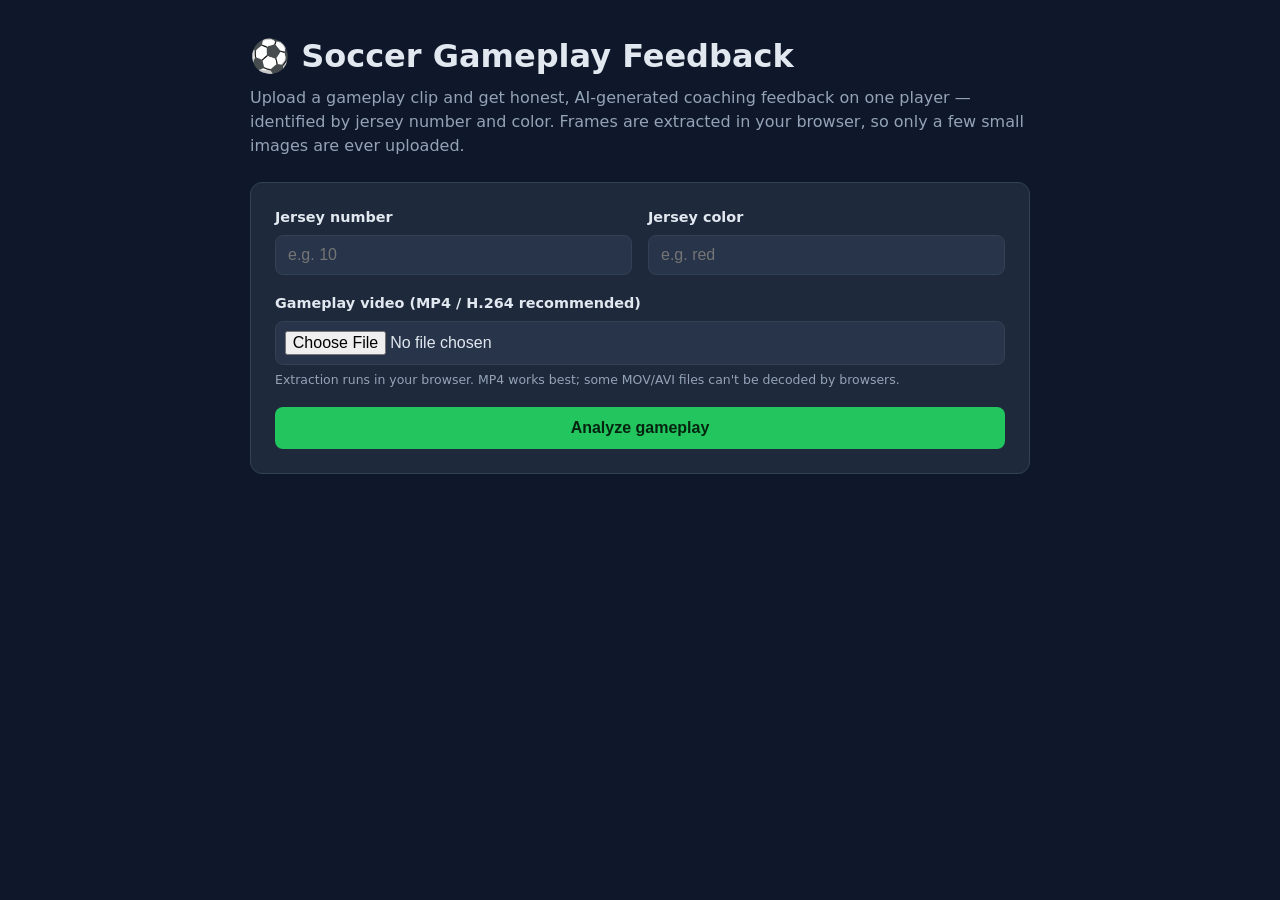
==== public/index.html @ 51189af2 "Re-architect to run fully on Vercel Replace the FastAPI + OpenCV backend with browser-side frame ext" ====
<!DOCTYPE html>
<html lang="en">
<head>
  <meta charset="UTF-8" />
  <meta name="viewport" content="width=device-width, initial-scale=1.0" />
  <title>Soccer Gameplay Feedback</title>
  <link rel="stylesheet" href="./styles.css" />
</head>
<body>
  <main class="container">
    <header>
      <h1>⚽ Soccer Gameplay Feedback</h1>
      <p class="subtitle">
        Upload a gameplay clip and get honest, AI-generated coaching feedback on
        one player — identified by jersey number and color. Frames are extracted
        in your browser, so only a few small images are ever uploaded.
      </p>
    </header>

    <form id="analyze-form" class="panel">
      <div class="row">
        <div class="field">
          <label for="jersey_number">Jersey number</label>
          <input type="text" id="jersey_number" name="jersey_number"
                 placeholder="e.g. 10" required />
        </div>
        <div class="field">
          <label for="jersey_color">Jersey color</label>
          <input type="text" id="jersey_color" name="jersey_color"
                 placeholder="e.g. red" required />
        </div>
      </div>

      <div class="field">
        <label for="video">Gameplay video (MP4 / H.264 recommended)</label>
        <input type="file" id="video" name="video" accept="video/*" required />
        <span class="hint">
          Extraction runs in your browser. MP4 works best; some MOV/AVI files
          can't be decoded by browsers.
        </span>
      </div>

      <button type="submit" id="submit-btn">Analyze gameplay</button>
    </form>

    <div id="loading" class="loading hidden">
      <div class="spinner"></div>
      <span id="loading-text">Working...</span>
    </div>

    <div id="error" class="error-box hidden"></div>

    <section id="results" class="results hidden"></section>
  </main>

  <script src="./main.js"></script>
</body>
</html>
---- public/styles.css ----
:root {
  --bg: #0f172a;
  --panel: #1e293b;
  --panel-2: #273449;
  --accent: #22c55e;
  --accent-hover: #16a34a;
  --danger: #ef4444;
  --warn: #f59e0b;
  --text: #e2e8f0;
  --text-muted: #94a3b8;
  --border: #334155;
}

* {
  box-sizing: border-box;
}

body {
  margin: 0;
  background: var(--bg);
  color: var(--text);
  font-family: system-ui, -apple-system, "Segoe UI", Roboto, sans-serif;
  line-height: 1.5;
}

.container {
  max-width: 820px;
  margin: 0 auto;
  padding: 2rem 1.25rem 4rem;
}

header h1 {
  margin: 0 0 0.35rem;
  font-size: 2rem;
}

.subtitle {
  color: var(--text-muted);
  margin: 0 0 1.5rem;
}

.panel {
  background: var(--panel);
  border: 1px solid var(--border);
  border-radius: 12px;
  padding: 1.5rem;
}

.row {
  display: flex;
  gap: 1rem;
}

.row .field {
  flex: 1;
}

.field {
  margin-bottom: 1.1rem;
  display: flex;
  flex-direction: column;
}

label {
  font-size: 0.9rem;
  font-weight: 600;
  margin-bottom: 0.4rem;
  color: var(--text);
}

.hint {
  font-size: 0.78rem;
  color: var(--text-muted);
  margin-top: 0.4rem;
}

input[type="text"],
input[type="file"] {
  background: var(--panel-2);
  border: 1px solid var(--border);
  border-radius: 8px;
  color: var(--text);
  padding: 0.65rem 0.75rem;
  font-size: 1rem;
}

input[type="text"]:focus {
  outline: none;
  border-color: var(--accent);
}

input[type="file"] {
  padding: 0.55rem;
}

button {
  background: var(--accent);
  color: #05240f;
  border: none;
  border-radius: 8px;
  padding: 0.75rem 1.25rem;
  font-size: 1rem;
  font-weight: 700;
  cursor: pointer;
  width: 100%;
  transition: background 0.15s ease;
}

button:hover:not(:disabled) {
  background: var(--accent-hover);
}

button:disabled {
  opacity: 0.6;
  cursor: not-allowed;
}

.hidden {
  display: none !important;
}

.loading {
  display: flex;
  align-items: center;
  gap: 0.85rem;
  margin-top: 1.5rem;
  color: var(--text-muted);
}

.spinner {
  width: 22px;
  height: 22px;
  border: 3px solid var(--border);
  border-top-color: var(--accent);
  border-radius: 50%;
  animation: spin 0.8s linear infinite;
  flex-shrink: 0;
}

@keyframes spin {
  to { transform: rotate(360deg); }
}

.error-box {
  margin-top: 1.5rem;
  background: rgba(239, 68, 68, 0.12);
  border: 1px solid var(--danger);
  color: #fecaca;
  border-radius: 10px;
  padding: 1rem 1.15rem;
}

.results {
  margin-top: 2rem;
  display: flex;
  flex-direction: column;
  gap: 1.5rem;
}

.result-section {
  background: var(--panel);
  border: 1px solid var(--border);
  border-radius: 12px;
  padding: 1.25rem 1.5rem;
}

.result-section h2 {
  margin: 0 0 0.9rem;
  font-size: 1.2rem;
}

.warn-box {
  background: rgba(245, 158, 11, 0.12);
  border: 1px solid var(--warn);
  color: #fde68a;
  border-radius: 10px;
  padding: 1rem 1.15rem;
}

.frame-card {
  background: var(--panel-2);
  border: 1px solid var(--border);
  border-radius: 8px;
  padding: 0.8rem 1rem;
  margin-bottom: 0.7rem;
}

.frame-card:last-child {
  margin-bottom: 0;
}

.frame-label {
  font-weight: 700;
  color: var(--accent);
  font-size: 0.85rem;
  margin-bottom: 0.25rem;
}

.result-section ul {
  margin: 0;
  padding-left: 1.25rem;
}

.result-section li {
  margin-bottom: 0.4rem;
}

.muted {
  color: var(--text-muted);
}
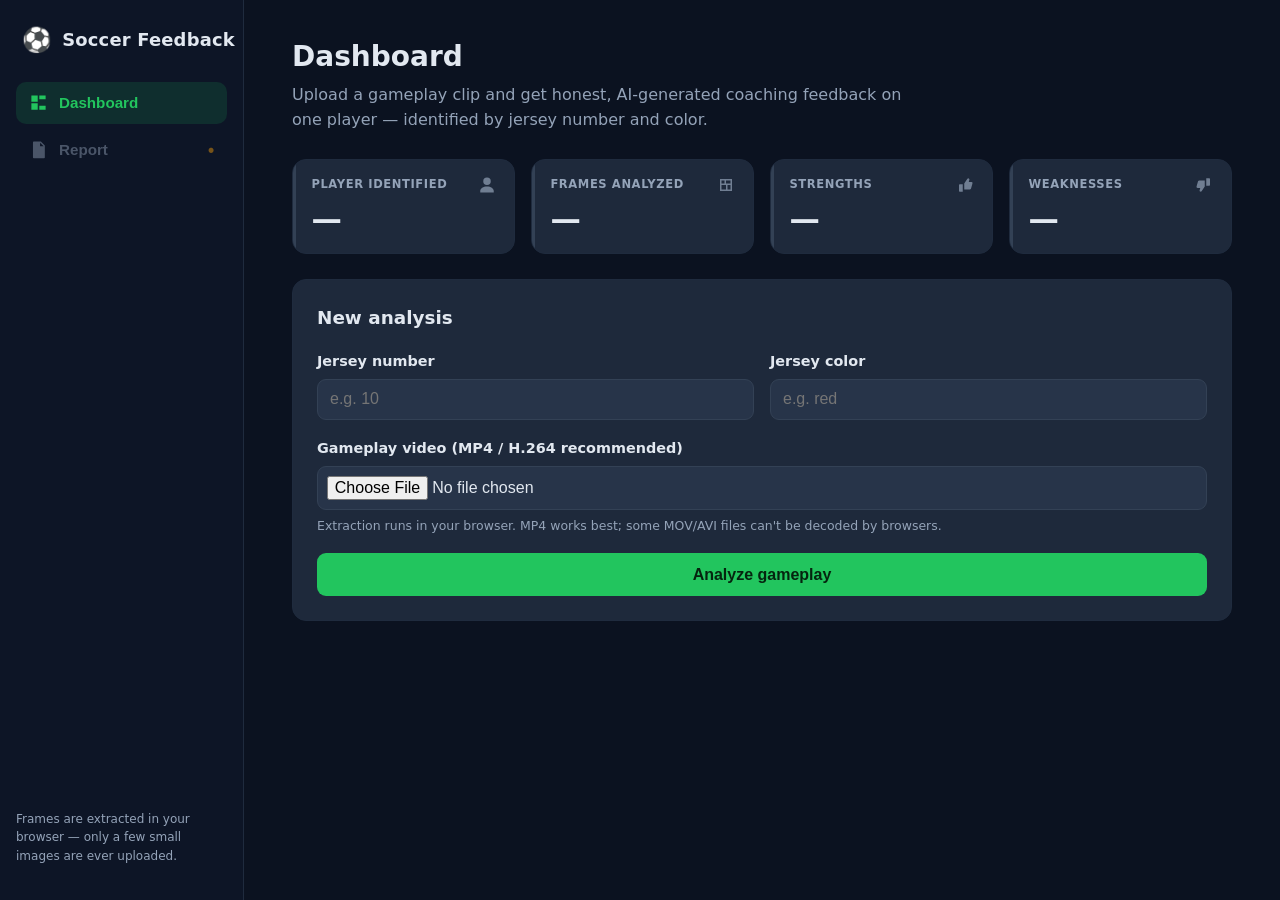
==== commit f09afff1: "Redesign frontend as a sidebar dashboard app Replace the single-column form/results page with a SaaS" ====
--- a/public/index.html
+++ b/public/index.html
@@ -7,51 +7,128 @@
   <link rel="stylesheet" href="./styles.css" />
 </head>
 <body>
-  <main class="container">
-    <header>
-      <h1>⚽ Soccer Gameplay Feedback</h1>
-      <p class="subtitle">
-        Upload a gameplay clip and get honest, AI-generated coaching feedback on
-        one player — identified by jersey number and color. Frames are extracted
-        in your browser, so only a few small images are ever uploaded.
-      </p>
-    </header>
-
-    <form id="analyze-form" class="panel">
-      <div class="row">
-        <div class="field">
-          <label for="jersey_number">Jersey number</label>
-          <input type="text" id="jersey_number" name="jersey_number"
-                 placeholder="e.g. 10" required />
-        </div>
-        <div class="field">
-          <label for="jersey_color">Jersey color</label>
-          <input type="text" id="jersey_color" name="jersey_color"
-                 placeholder="e.g. red" required />
-        </div>
+  <div class="app">
+    <!-- Sidebar -->
+    <aside class="sidebar">
+      <div class="brand">
+        <span class="brand-mark">⚽</span>
+        <span class="brand-name">Soccer&nbsp;Feedback</span>
       </div>
 
-      <div class="field">
-        <label for="video">Gameplay video (MP4 / H.264 recommended)</label>
-        <input type="file" id="video" name="video" accept="video/*" required />
-        <span class="hint">
-          Extraction runs in your browser. MP4 works best; some MOV/AVI files
-          can't be decoded by browsers.
-        </span>
+      <nav class="nav">
+        <button class="nav-item active" data-view="dashboard" id="nav-dashboard" type="button">
+          <svg viewBox="0 0 24 24" aria-hidden="true"><path d="M3 3h8v8H3V3zm10 0h8v5h-8V3zM3 13h8v8H3v-8zm10 3h8v5h-8v-5z"/></svg>
+          <span>Dashboard</span>
+        </button>
+        <button class="nav-item disabled" data-view="report" id="nav-report" type="button" disabled>
+          <svg viewBox="0 0 24 24" aria-hidden="true"><path d="M6 2h9l5 5v15a1 1 0 0 1-1 1H6a1 1 0 0 1-1-1V3a1 1 0 0 1 1-1zm8 1.5V8h4.5L14 3.5zM8 12h8v1.5H8V12zm0 4h8v1.5H8V16zm0-8h4v1.5H8V8z"/></svg>
+          <span>Report</span>
+          <span class="lock" title="Runs after an analysis">•</span>
+        </button>
+      </nav>
+
+      <div class="sidebar-foot">
+        <p class="muted small">
+          Frames are extracted in your browser — only a few small images are
+          ever uploaded.
+        </p>
       </div>
+    </aside>
 
-      <button type="submit" id="submit-btn">Analyze gameplay</button>
-    </form>
+    <!-- Main -->
+    <main class="main">
+      <!-- ===== Dashboard view ===== -->
+      <section id="view-dashboard" class="view">
+        <header class="page-head">
+          <h1>Dashboard</h1>
+          <p class="subtitle">
+            Upload a gameplay clip and get honest, AI-generated coaching feedback
+            on one player — identified by jersey number and color.
+          </p>
+        </header>
 
-    <div id="loading" class="loading hidden">
-      <div class="spinner"></div>
-      <span id="loading-text">Working...</span>
-    </div>
+        <div class="tiles">
+          <div class="tile" id="tile-id">
+            <div class="tile-top"><span class="tile-label">Player identified</span>
+              <svg class="tile-ic" viewBox="0 0 24 24" aria-hidden="true"><path d="M12 12a5 5 0 1 0 0-10 5 5 0 0 0 0 10zm0 2c-5 0-9 2.5-9 6v2h18v-2c0-3.5-4-6-9-6z"/></svg>
+            </div>
+            <div class="tile-value" id="val-id">—</div>
+          </div>
+          <div class="tile" id="tile-frames">
+            <div class="tile-top"><span class="tile-label">Frames analyzed</span>
+              <svg class="tile-ic" viewBox="0 0 24 24" aria-hidden="true"><path d="M4 4h16v16H4V4zm2 2v4h4V6H6zm6 0v4h6V6h-6zM6 12v6h6v-6H6zm8 0v6h4v-6h-4z"/></svg>
+            </div>
+            <div class="tile-value" id="val-frames">—</div>
+          </div>
+          <div class="tile" id="tile-strengths">
+            <div class="tile-top"><span class="tile-label">Strengths</span>
+              <svg class="tile-ic" viewBox="0 0 24 24" aria-hidden="true"><path d="M9 21H5a1 1 0 0 1-1-1v-8a1 1 0 0 1 1-1h4v10zm2-11 4.2-6.3a1.5 1.5 0 0 1 2.7 1.1L17 8h3.5a1.5 1.5 0 0 1 1.45 1.9l-2 7A2 2 0 0 1 18 18h-7V10z"/></svg>
+            </div>
+            <div class="tile-value" id="val-strengths">—</div>
+          </div>
+          <div class="tile" id="tile-weaknesses">
+            <div class="tile-top"><span class="tile-label">Weaknesses</span>
+              <svg class="tile-ic" viewBox="0 0 24 24" aria-hidden="true"><path d="M15 3h4a1 1 0 0 1 1 1v8a1 1 0 0 1-1 1h-4V3zm-2 11-4.2 6.3a1.5 1.5 0 0 1-2.7-1.1L7 16H3.5a1.5 1.5 0 0 1-1.45-1.9l2-7A2 2 0 0 1 6 6h7v8z"/></svg>
+            </div>
+            <div class="tile-value" id="val-weaknesses">—</div>
+          </div>
+        </div>
 
-    <div id="error" class="error-box hidden"></div>
+        <form id="analyze-form" class="panel form-panel">
+          <h2 class="panel-title">New analysis</h2>
+          <div class="row">
+            <div class="field">
+              <label for="jersey_number">Jersey number</label>
+              <input type="text" id="jersey_number" name="jersey_number"
+                     placeholder="e.g. 10" required />
+            </div>
+            <div class="field">
+              <label for="jersey_color">Jersey color</label>
+              <input type="text" id="jersey_color" name="jersey_color"
+                     placeholder="e.g. red" required />
+            </div>
+          </div>
 
-    <section id="results" class="results hidden"></section>
-  </main>
+          <div class="field">
+            <label for="video">Gameplay video (MP4 / H.264 recommended)</label>
+            <input type="file" id="video" name="video" accept="video/*" required />
+            <span class="hint">
+              Extraction runs in your browser. MP4 works best; some MOV/AVI files
+              can't be decoded by browsers.
+            </span>
+          </div>
+
+          <button type="submit" id="submit-btn">Analyze gameplay</button>
+
+          <div id="loading" class="loading hidden">
+            <div class="spinner"></div>
+            <span id="loading-text">Working...</span>
+          </div>
+          <div id="error" class="error-box hidden"></div>
+        </form>
+
+        <section id="dash-highlights" class="hidden"></section>
+      </section>
+
+      <!-- ===== Report view ===== -->
+      <section id="view-report" class="view hidden">
+        <header class="page-head">
+          <h1>Report</h1>
+          <p class="subtitle" id="report-subtitle">
+            Frame-by-frame breakdown, overall assessment, and coaching notes.
+          </p>
+        </header>
+
+        <div id="report-empty" class="empty-state">
+          <div class="empty-ic">📋</div>
+          <p>No analysis yet.</p>
+          <p class="muted">Run one from the <strong>Dashboard</strong> to see the full report here.</p>
+        </div>
+
+        <div id="report-content" class="results hidden"></div>
+      </section>
+    </main>
+  </div>
 
   <script src="./main.js"></script>
 </body>
--- a/public/styles.css
+++ b/public/styles.css
@@ -1,210 +1,353 @@
 :root {
-  --bg: #0f172a;
+  --bg: #0b1220;
   --panel: #1e293b;
   --panel-2: #273449;
+  --sidebar: #0d1526;
   --accent: #22c55e;
   --accent-hover: #16a34a;
+  --accent-soft: rgba(34, 197, 94, 0.14);
   --danger: #ef4444;
   --warn: #f59e0b;
+  --info: #38bdf8;
   --text: #e2e8f0;
   --text-muted: #94a3b8;
   --border: #334155;
-}
-
-* {
-  box-sizing: border-box;
-}
+  --border-soft: #1f2b3e;
+  --radius: 14px;
+  --shadow: 0 6px 20px rgba(0, 0, 0, 0.25);
+}
+
+* { box-sizing: border-box; }
+
+html, body { height: 100%; }
 
 body {
   margin: 0;
   background: var(--bg);
   color: var(--text);
   font-family: system-ui, -apple-system, "Segoe UI", Roboto, sans-serif;
-  line-height: 1.5;
-}
-
-.container {
-  max-width: 820px;
-  margin: 0 auto;
-  padding: 2rem 1.25rem 4rem;
-}
-
-header h1 {
-  margin: 0 0 0.35rem;
-  font-size: 2rem;
-}
-
-.subtitle {
+  line-height: 1.55;
+}
+
+/* ---------- App shell ---------- */
+.app {
+  display: flex;
+  min-height: 100vh;
+}
+
+/* ---------- Sidebar ---------- */
+.sidebar {
+  width: 244px;
+  flex-shrink: 0;
+  background: var(--sidebar);
+  border-right: 1px solid var(--border-soft);
+  padding: 1.4rem 1rem;
+  display: flex;
+  flex-direction: column;
+  gap: 1.5rem;
+  position: sticky;
+  top: 0;
+  height: 100vh;
+}
+
+.brand {
+  display: flex;
+  align-items: center;
+  gap: 0.6rem;
+  padding: 0.25rem 0.4rem;
+  font-weight: 800;
+  font-size: 1.12rem;
+  letter-spacing: 0.2px;
+}
+.brand-mark { font-size: 1.5rem; line-height: 1; }
+
+.nav {
+  display: flex;
+  flex-direction: column;
+  gap: 0.35rem;
+}
+.nav-item {
+  display: flex;
+  align-items: center;
+  gap: 0.7rem;
+  width: 100%;
+  background: transparent;
   color: var(--text-muted);
-  margin: 0 0 1.5rem;
-}
-
+  border: none;
+  border-radius: 10px;
+  padding: 0.7rem 0.8rem;
+  font-size: 0.95rem;
+  font-weight: 600;
+  cursor: pointer;
+  transition: background 0.15s ease, color 0.15s ease;
+  text-align: left;
+}
+.nav-item svg { width: 19px; height: 19px; fill: currentColor; flex-shrink: 0; }
+.nav-item:hover:not(.disabled) { background: rgba(255, 255, 255, 0.04); color: var(--text); }
+.nav-item.active {
+  background: var(--accent-soft);
+  color: var(--accent);
+}
+.nav-item.disabled { opacity: 0.45; cursor: not-allowed; }
+.nav-item .lock { margin-left: auto; color: var(--warn); font-size: 1.1rem; line-height: 0; }
+.nav-item.active .lock, .nav-item:not(.disabled) .lock { display: none; }
+
+.sidebar-foot { margin-top: auto; }
+.small { font-size: 0.75rem; }
+
+/* ---------- Main ---------- */
+.main {
+  flex: 1;
+  padding: 2.2rem clamp(1rem, 4vw, 3rem);
+  max-width: 1100px;
+  width: 100%;
+}
+
+.page-head { margin-bottom: 1.6rem; }
+.page-head h1 { margin: 0 0 0.3rem; font-size: 1.75rem; }
+.subtitle { color: var(--text-muted); margin: 0; max-width: 62ch; }
+
+/* ---------- Tiles ---------- */
+.tiles {
+  display: grid;
+  grid-template-columns: repeat(4, 1fr);
+  gap: 1rem;
+  margin-bottom: 1.6rem;
+}
+.tile {
+  background: var(--panel);
+  border: 1px solid var(--border-soft);
+  border-radius: var(--radius);
+  padding: 1.05rem 1.15rem;
+  position: relative;
+  overflow: hidden;
+}
+.tile::before {
+  content: "";
+  position: absolute;
+  left: 0; top: 0; bottom: 0;
+  width: 3px;
+  background: var(--border);
+}
+.tile-good::before { background: var(--accent); }
+.tile-warn::before { background: var(--warn); }
+.tile-bad::before  { background: var(--danger); }
+.tile-top {
+  display: flex;
+  align-items: center;
+  justify-content: space-between;
+  gap: 0.5rem;
+  margin-bottom: 0.5rem;
+}
+.tile-label {
+  font-size: 0.72rem;
+  text-transform: uppercase;
+  letter-spacing: 0.6px;
+  color: var(--text-muted);
+  font-weight: 700;
+}
+.tile-ic { width: 18px; height: 18px; fill: var(--text-muted); opacity: 0.7; }
+.tile-value { font-size: 1.9rem; font-weight: 800; line-height: 1.1; }
+.tile-good .tile-value { color: var(--accent); }
+.tile-warn .tile-value { color: var(--warn); }
+.tile-bad .tile-value  { color: var(--danger); }
+
+/* ---------- Panels / form ---------- */
 .panel {
   background: var(--panel);
-  border: 1px solid var(--border);
-  border-radius: 12px;
+  border: 1px solid var(--border-soft);
+  border-radius: var(--radius);
   padding: 1.5rem;
 }
-
-.row {
-  display: flex;
-  gap: 1rem;
-}
-
-.row .field {
-  flex: 1;
-}
-
-.field {
-  margin-bottom: 1.1rem;
-  display: flex;
-  flex-direction: column;
-}
-
-label {
-  font-size: 0.9rem;
-  font-weight: 600;
-  margin-bottom: 0.4rem;
-  color: var(--text);
-}
-
-.hint {
-  font-size: 0.78rem;
-  color: var(--text-muted);
-  margin-top: 0.4rem;
-}
-
-input[type="text"],
-input[type="file"] {
+.panel-title { margin: 0 0 1.1rem; font-size: 1.15rem; }
+
+.row { display: flex; gap: 1rem; }
+.row .field { flex: 1; }
+.field { margin-bottom: 1.1rem; display: flex; flex-direction: column; }
+
+label { font-size: 0.9rem; font-weight: 600; margin-bottom: 0.4rem; color: var(--text); }
+.hint { font-size: 0.78rem; color: var(--text-muted); margin-top: 0.4rem; }
+
+input[type="text"], input[type="file"] {
   background: var(--panel-2);
   border: 1px solid var(--border);
-  border-radius: 8px;
+  border-radius: 9px;
   color: var(--text);
   padding: 0.65rem 0.75rem;
   font-size: 1rem;
 }
-
-input[type="text"]:focus {
-  outline: none;
-  border-color: var(--accent);
-}
-
-input[type="file"] {
-  padding: 0.55rem;
-}
+input[type="text"]:focus { outline: none; border-color: var(--accent); }
+input[type="file"] { padding: 0.55rem; }
 
 button {
   background: var(--accent);
   color: #05240f;
   border: none;
-  border-radius: 8px;
-  padding: 0.75rem 1.25rem;
+  border-radius: 9px;
+  padding: 0.78rem 1.25rem;
   font-size: 1rem;
   font-weight: 700;
   cursor: pointer;
   width: 100%;
   transition: background 0.15s ease;
 }
-
-button:hover:not(:disabled) {
-  background: var(--accent-hover);
-}
-
-button:disabled {
-  opacity: 0.6;
-  cursor: not-allowed;
-}
-
-.hidden {
-  display: none !important;
-}
-
+button:hover:not(:disabled) { background: var(--accent-hover); }
+button:disabled { opacity: 0.6; cursor: not-allowed; }
+
+.ghost-btn {
+  background: transparent;
+  color: var(--accent);
+  border: 1px solid var(--accent);
+  width: auto;
+  padding: 0.55rem 1rem;
+  font-size: 0.9rem;
+  margin-top: 1rem;
+}
+.ghost-btn:hover:not(:disabled) { background: var(--accent-soft); }
+
+.hidden { display: none !important; }
+
+/* ---------- Loading / error ---------- */
 .loading {
   display: flex;
   align-items: center;
   gap: 0.85rem;
-  margin-top: 1.5rem;
+  margin-top: 1.2rem;
   color: var(--text-muted);
 }
-
 .spinner {
-  width: 22px;
-  height: 22px;
+  width: 22px; height: 22px;
   border: 3px solid var(--border);
   border-top-color: var(--accent);
   border-radius: 50%;
   animation: spin 0.8s linear infinite;
   flex-shrink: 0;
 }
-
-@keyframes spin {
-  to { transform: rotate(360deg); }
-}
+@keyframes spin { to { transform: rotate(360deg); } }
 
 .error-box {
-  margin-top: 1.5rem;
+  margin-top: 1.2rem;
   background: rgba(239, 68, 68, 0.12);
   border: 1px solid var(--danger);
   color: #fecaca;
   border-radius: 10px;
   padding: 1rem 1.15rem;
 }
-
-.results {
-  margin-top: 2rem;
-  display: flex;
-  flex-direction: column;
-  gap: 1.5rem;
-}
-
-.result-section {
-  background: var(--panel);
-  border: 1px solid var(--border);
-  border-radius: 12px;
-  padding: 1.25rem 1.5rem;
-}
-
-.result-section h2 {
-  margin: 0 0 0.9rem;
-  font-size: 1.2rem;
-}
-
 .warn-box {
   background: rgba(245, 158, 11, 0.12);
   border: 1px solid var(--warn);
   color: #fde68a;
   border-radius: 10px;
   padding: 1rem 1.15rem;
-}
-
-.frame-card {
+  margin-bottom: 1.4rem;
+}
+
+/* ---------- Dashboard highlights ---------- */
+#dash-highlights { margin-top: 1.6rem; }
+.highlight-panel h2 { margin: 0 0 0.7rem; font-size: 1.15rem; }
+.highlight-panel p { margin: 0; color: var(--text); }
+
+/* ---------- Report ---------- */
+.results { display: flex; flex-direction: column; gap: 1.4rem; }
+.result-section {
+  background: var(--panel);
+  border: 1px solid var(--border-soft);
+  border-radius: var(--radius);
+  padding: 1.3rem 1.5rem;
+}
+.result-section h2 { margin: 0 0 1rem; font-size: 1.18rem; }
+
+.frame-list { display: flex; flex-direction: column; gap: 0.85rem; }
+.frame-item {
+  display: flex;
+  gap: 1rem;
   background: var(--panel-2);
+  border: 1px solid var(--border-soft);
+  border-radius: 11px;
+  padding: 0.8rem;
+}
+.frame-thumb {
+  width: 150px;
+  height: 90px;
+  object-fit: cover;
+  border-radius: 8px;
+  flex-shrink: 0;
+  background: #0a0f1a;
   border: 1px solid var(--border);
-  border-radius: 8px;
-  padding: 0.8rem 1rem;
-  margin-bottom: 0.7rem;
-}
-
-.frame-card:last-child {
-  margin-bottom: 0;
-}
-
+}
+.frame-thumb--empty {
+  display: flex;
+  align-items: center;
+  justify-content: center;
+  color: var(--text-muted);
+  font-size: 0.75rem;
+}
+.frame-body { display: flex; flex-direction: column; }
 .frame-label {
   font-weight: 700;
   color: var(--accent);
-  font-size: 0.85rem;
-  margin-bottom: 0.25rem;
-}
-
-.result-section ul {
-  margin: 0;
-  padding-left: 1.25rem;
-}
-
-.result-section li {
-  margin-bottom: 0.4rem;
-}
-
-.muted {
-  color: var(--text-muted);
-}
+  font-size: 0.82rem;
+  margin-bottom: 0.3rem;
+  letter-spacing: 0.3px;
+}
+.frame-body p { margin: 0; }
+
+/* Strength / weakness / suggestion lists with colored markers */
+ul.lined { list-style: none; margin: 0; padding: 0; display: flex; flex-direction: column; gap: 0.55rem; }
+ul.lined li {
+  position: relative;
+  padding-left: 1.4rem;
+}
+ul.lined li::before {
+  content: "";
+  position: absolute;
+  left: 0; top: 0.55em;
+  width: 8px; height: 8px;
+  border-radius: 50%;
+  transform: translateY(-50%);
+}
+ul.lined.good li::before { background: var(--accent); }
+ul.lined.bad li::before  { background: var(--danger); }
+ul.lined.info li::before { background: var(--info); }
+
+.muted { color: var(--text-muted); }
+
+/* ---------- Empty state ---------- */
+.empty-state {
+  background: var(--panel);
+  border: 1px dashed var(--border);
+  border-radius: var(--radius);
+  padding: 3rem 1.5rem;
+  text-align: center;
+}
+.empty-state p { margin: 0.2rem 0; }
+.empty-ic { font-size: 2.4rem; margin-bottom: 0.6rem; }
+
+/* ---------- Responsive: collapse sidebar to top bar ---------- */
+@media (max-width: 820px) {
+  .app { flex-direction: column; }
+  .sidebar {
+    width: 100%;
+    height: auto;
+    position: sticky;
+    top: 0;
+    z-index: 10;
+    flex-direction: row;
+    align-items: center;
+    gap: 0.75rem;
+    padding: 0.7rem 1rem;
+  }
+  .nav { flex-direction: row; }
+  .sidebar-foot { display: none; }
+  .brand-name { display: none; }
+  .main { padding: 1.5rem 1.1rem 3rem; }
+  .tiles { grid-template-columns: repeat(2, 1fr); }
+  .row { flex-direction: column; gap: 0; }
+  .frame-thumb { width: 110px; height: 68px; }
+}
+
+@media (max-width: 460px) {
+  .tiles { grid-template-columns: repeat(2, 1fr); gap: 0.7rem; }
+  .frame-item { flex-direction: column; }
+  .frame-thumb { width: 100%; height: 150px; }
+}
